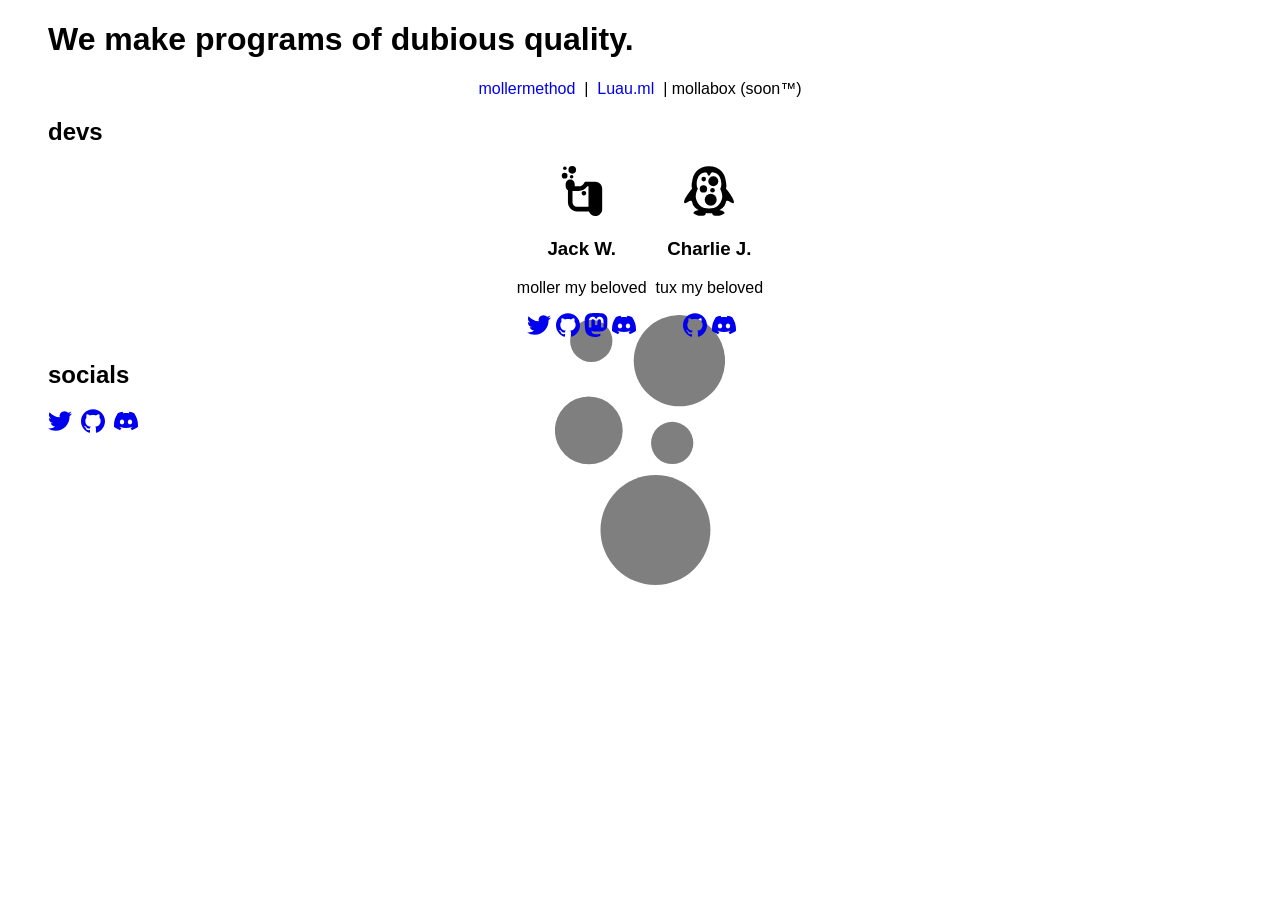
==== index.html @ d6c159cc "feat: :sparkles: Add dev's discords" ====
<!DOCTYPE html>
<html lang="en">
	<head>
		<meta charset="UTF-8" />
		<meta http-equiv="X-UA-Compatible" content="IE=edge" />
		<meta name="viewport" content="width=device-width, initial-scale=1.0" />
		<title>Etcetera Development</title>
		<meta name="description" content="We make programs of dubious quality." />
		<meta name="color-scheme" content="dark light" />
		<meta name="theme-color" content="#FFFFF" />
		<link rel="icon" href="/icon.svg" />
		<link rel="stylesheet" href="style.css" />
	</head>
	<body>
		<h1>We make programs of dubious quality.</h1>
		<nav>
			<a href="https://mollermethod.pages.dev">mollermethod</a>
			|
			<a href="https://luau.ml">Luau.ml</a>
			| mollabox (soon&trade;)
		</nav>
		<h2>devs</h2>
		<section>
			<article>
				<svg
					class="pfp"
					viewBox="0 0 4.676999 5.792283"
					xml:space="preserve"
					xmlns="http://www.w3.org/2000/svg">
					<g transform="translate(-64.230446 -240.27377)">
						<path
							d="M65.153669 241.83272c-.265617 0-.479558.26768-.479558.59945v.12402c0 .23564.107487.43822.264584.5364v1.38596c0 .58188.476456 1.05834 1.058333 1.05834h1.371493c.111621.31626.41031.52813.745174.52916.438216 0 .79375-.35553.79375-.79375v-2.38125c0-.43821-.355534-.79375-.79375-.79375h-1.195793l-.179834.25425c-.121956.17467-.321427.27802-.534334.27802h-.47439a.85785.85785 0 0 0 .0031-.0734v-.12402c.000001-.33177-.21394-.59945-.479557-.59945zm2.039152.79375h.127124v2.38125h-1.322917c-.295589 0-.529167-.23358-.529167-.52917v-1.31981h.735873c.384472 0 .745174-.18707.967383-.5023zm-.426848.52917c-.133325 0-.239778.10645-.239778.23978v.0496c0 .13333.106453.23978.239778.23978h.04961c.133325 0 .239779-.10645.239779-.23978v-.0496c0-.13333-.106454-.23978-.239779-.23978zm0 0"></path>
						<circle cx="64.583633" cy="240.52528" r=".205465" />
						<circle cx="64.559761"" cy="241.39508" r=".329315" />
						<circle cx="65.36982" cy="241.51694" r=".205465" />
						<circle cx="65.440025" cy="240.71751" r=".443747" />
					</g>
				</svg>
				<h1>Jack W.</h1>
				<p>moller my beloved</p>
				<a title="Twitter" href="https://twitter.com/banger_tweet">
					<svg
						role="img"
						width="24"
						viewBox="0 0 24 24"
						xmlns="http://www.w3.org/2000/svg"
						aria-label="Twitter">
						<path
							d="M23.953 4.57a10 10 0 01-2.825.775 4.958 4.958 0 002.163-2.723c-.951.555-2.005.959-3.127 1.184a4.92 4.92 0 00-8.384 4.482C7.69 8.095 4.067 6.13 1.64 3.162a4.822 4.822 0 00-.666 2.475c0 1.71.87 3.213 2.188 4.096a4.904 4.904 0 01-2.228-.616v.06a4.923 4.923 0 003.946 4.827 4.996 4.996 0 01-2.212.085 4.936 4.936 0 004.604 3.417 9.867 9.867 0 01-6.102 2.105c-.39 0-.779-.023-1.17-.067a13.995 13.995 0 007.557 2.209c9.053 0 13.998-7.496 13.998-13.985 0-.21 0-.42-.015-.63A9.935 9.935 0 0024 4.59z" />
					</svg>
				</a>
				<a title="GitHub" href="https://github.com/Jack5079">
					<svg
						role="img"
						width="24"
						viewBox="0 0 24 24"
						xmlns="http://www.w3.org/2000/svg">
						<path
							d="M12 .297c-6.63 0-12 5.373-12 12 0 5.303 3.438 9.8 8.205 11.385.6.113.82-.258.82-.577 0-.285-.01-1.04-.015-2.04-3.338.724-4.042-1.61-4.042-1.61C4.422 18.07 3.633 17.7 3.633 17.7c-1.087-.744.084-.729.084-.729 1.205.084 1.838 1.236 1.838 1.236 1.07 1.835 2.809 1.305 3.495.998.108-.776.417-1.305.76-1.605-2.665-.3-5.466-1.332-5.466-5.93 0-1.31.465-2.38 1.235-3.22-.135-.303-.54-1.523.105-3.176 0 0 1.005-.322 3.3 1.23.96-.267 1.98-.399 3-.405 1.02.006 2.04.138 3 .405 2.28-1.552 3.285-1.23 3.285-1.23.645 1.653.24 2.873.12 3.176.765.84 1.23 1.91 1.23 3.22 0 4.61-2.805 5.625-5.475 5.92.42.36.81 1.096.81 2.22 0 1.606-.015 2.896-.015 3.286 0 .315.21.69.825.57C20.565 22.092 24 17.592 24 12.297c0-6.627-5.373-12-12-12" />
					</svg>
				</a>
				<a title="Mastodon" href="https://wetdry.world/@j" rel="me">
					<svg
						role="img"
						viewBox="0 0 24 24"
						xmlns="http://www.w3.org/2000/svg"
						width="24">
						<path
							d="M23.268 5.313c-.35-2.578-2.617-4.61-5.304-5.004C17.51.242 15.792 0 11.813 0h-.03c-3.98 0-4.835.242-5.288.309C3.882.692 1.496 2.518.917 5.127.64 6.412.61 7.837.661 9.143c.074 1.874.088 3.745.26 5.611.118 1.24.325 2.47.62 3.68.55 2.237 2.777 4.098 4.96 4.857 2.336.792 4.849.923 7.256.38.265-.061.527-.132.786-.213.585-.184 1.27-.39 1.774-.753a.057.057 0 0 0 .023-.043v-1.809a.052.052 0 0 0-.02-.041.053.053 0 0 0-.046-.01 20.282 20.282 0 0 1-4.709.545c-2.73 0-3.463-1.284-3.674-1.818a5.593 5.593 0 0 1-.319-1.433.053.053 0 0 1 .066-.054c1.517.363 3.072.546 4.632.546.376 0 .75 0 1.125-.01 1.57-.044 3.224-.124 4.768-.422.038-.008.077-.015.11-.024 2.435-.464 4.753-1.92 4.989-5.604.008-.145.03-1.52.03-1.67.002-.512.167-3.63-.024-5.545zm-3.748 9.195h-2.561V8.29c0-1.309-.55-1.976-1.67-1.976-1.23 0-1.846.79-1.846 2.35v3.403h-2.546V8.663c0-1.56-.617-2.35-1.848-2.35-1.112 0-1.668.668-1.67 1.977v6.218H4.822V8.102c0-1.31.337-2.35 1.011-3.12.696-.77 1.608-1.164 2.74-1.164 1.311 0 2.302.5 2.962 1.498l.638 1.06.638-1.06c.66-.999 1.65-1.498 2.96-1.498 1.13 0 2.043.395 2.74 1.164.675.77 1.012 1.81 1.012 3.12z" />
					</svg>
				</a>
				<a title="Discord" href="https://discord.com/users/173589391560802306">
					<svg
						role="img"
						viewBox="0 0 24 24"
						width="24"
						xmlns="http://www.w3.org/2000/svg"
						title="Discord">
						<path
							d="M20.317 4.3698a19.7913 19.7913 0 00-4.8851-1.5152.0741.0741 0 00-.0785.0371c-.211.3753-.4447.8648-.6083 1.2495-1.8447-.2762-3.68-.2762-5.4868 0-.1636-.3933-.4058-.8742-.6177-1.2495a.077.077 0 00-.0785-.037 19.7363 19.7363 0 00-4.8852 1.515.0699.0699 0 00-.0321.0277C.5334 9.0458-.319 13.5799.0992 18.0578a.0824.0824 0 00.0312.0561c2.0528 1.5076 4.0413 2.4228 5.9929 3.0294a.0777.0777 0 00.0842-.0276c.4616-.6304.8731-1.2952 1.226-1.9942a.076.076 0 00-.0416-.1057c-.6528-.2476-1.2743-.5495-1.8722-.8923a.077.077 0 01-.0076-.1277c.1258-.0943.2517-.1923.3718-.2914a.0743.0743 0 01.0776-.0105c3.9278 1.7933 8.18 1.7933 12.0614 0a.0739.0739 0 01.0785.0095c.1202.099.246.1981.3728.2924a.077.077 0 01-.0066.1276 12.2986 12.2986 0 01-1.873.8914.0766.0766 0 00-.0407.1067c.3604.698.7719 1.3628 1.225 1.9932a.076.076 0 00.0842.0286c1.961-.6067 3.9495-1.5219 6.0023-3.0294a.077.077 0 00.0313-.0552c.5004-5.177-.8382-9.6739-3.5485-13.6604a.061.061 0 00-.0312-.0286zM8.02 15.3312c-1.1825 0-2.1569-1.0857-2.1569-2.419 0-1.3332.9555-2.4189 2.157-2.4189 1.2108 0 2.1757 1.0952 2.1568 2.419 0 1.3332-.9555 2.4189-2.1569 2.4189zm7.9748 0c-1.1825 0-2.1569-1.0857-2.1569-2.419 0-1.3332.9554-2.4189 2.1569-2.4189 1.2108 0 2.1757 1.0952 2.1568 2.419 0 1.3332-.946 2.4189-2.1568 2.4189Z" />
					</svg>
				</a>
			</article>
			<article>
				<svg
					viewBox="0 0 4.233 4.184"
					xml:space="preserve"
					xmlns="http://www.w3.org/2000/svg"
					class="pfp">
					<g transform="translate(1.2 .65) scale(.00903)">
						<circle cx="51.84" cy="48.35" r="21.6" />
						<circle cx="49.33" class="middle" cy="139.79" r="34.62" />
						<circle cx="134.49" cy="152.6" r="21.6" class="middle" />
						<circle cx="141.87" cy="68.56" r="46.65" />
						<circle cx="117.39" cy="241.5" r="56.14" class="bottom" />
					</g>
					<path
						d="M2.117 0c-.46 0-.776.138-1.042.397C.82.645.729.973.67 1.389c0 0-.063.344.017.488C.557 2.032 0 2.729 0 3.043c.097.302.607-.39.695.008.075.339.226.471.537.661-.247.022-.438.126-.438.257.308.189.328.215.645.215.293 0 .414-.07.414-.215v-.025c.087.013.174.025.264.025.09 0 .177-.012.265-.025-.002.008 0 .015 0 .025 0 .145.12.215.413.215.317 0 .337-.026.645-.215 0-.13-.191-.235-.438-.257.31-.19.462-.322.537-.661.088-.399.598.293.695-.008 0-.314-.556-1.01-.686-1.166.08-.144.016-.488.016-.488-.059-.416-.15-.744-.405-.992C2.893.137 2.577 0 2.117 0zm-.273.505c.142.03.158.289.273.289.115 0 .131-.258.273-.29.832.039.871 1.165.67 1.398 0 0 .266.492.149.868-.171.542-.506.802-1.092.802s-.92-.26-1.091-.802c-.118-.376.149-.868.149-.868-.202-.233-.163-1.36.67-1.397zm0 0" />
				</svg>
				<h1>Charlie J.</h1>
				<p>tux my beloved</p>
				<a title="GitHub" href="https://github.com/trollar">
					<svg
						role="img"
						width="24"
						viewBox="0 0 24 24"
						xmlns="http://www.w3.org/2000/svg">
						<path
							d="M12 .297c-6.63 0-12 5.373-12 12 0 5.303 3.438 9.8 8.205 11.385.6.113.82-.258.82-.577 0-.285-.01-1.04-.015-2.04-3.338.724-4.042-1.61-4.042-1.61C4.422 18.07 3.633 17.7 3.633 17.7c-1.087-.744.084-.729.084-.729 1.205.084 1.838 1.236 1.838 1.236 1.07 1.835 2.809 1.305 3.495.998.108-.776.417-1.305.76-1.605-2.665-.3-5.466-1.332-5.466-5.93 0-1.31.465-2.38 1.235-3.22-.135-.303-.54-1.523.105-3.176 0 0 1.005-.322 3.3 1.23.96-.267 1.98-.399 3-.405 1.02.006 2.04.138 3 .405 2.28-1.552 3.285-1.23 3.285-1.23.645 1.653.24 2.873.12 3.176.765.84 1.23 1.91 1.23 3.22 0 4.61-2.805 5.625-5.475 5.92.42.36.81 1.096.81 2.22 0 1.606-.015 2.896-.015 3.286 0 .315.21.69.825.57C20.565 22.092 24 17.592 24 12.297c0-6.627-5.373-12-12-12" />
					</svg>
				</a>
				<a title="Discord" href="https://discord.com/users/594623277054558242">
					<svg
						role="img"
						viewBox="0 0 24 24"
						width="24"
						xmlns="http://www.w3.org/2000/svg"
						title="Discord">
						<path
							d="M20.317 4.3698a19.7913 19.7913 0 00-4.8851-1.5152.0741.0741 0 00-.0785.0371c-.211.3753-.4447.8648-.6083 1.2495-1.8447-.2762-3.68-.2762-5.4868 0-.1636-.3933-.4058-.8742-.6177-1.2495a.077.077 0 00-.0785-.037 19.7363 19.7363 0 00-4.8852 1.515.0699.0699 0 00-.0321.0277C.5334 9.0458-.319 13.5799.0992 18.0578a.0824.0824 0 00.0312.0561c2.0528 1.5076 4.0413 2.4228 5.9929 3.0294a.0777.0777 0 00.0842-.0276c.4616-.6304.8731-1.2952 1.226-1.9942a.076.076 0 00-.0416-.1057c-.6528-.2476-1.2743-.5495-1.8722-.8923a.077.077 0 01-.0076-.1277c.1258-.0943.2517-.1923.3718-.2914a.0743.0743 0 01.0776-.0105c3.9278 1.7933 8.18 1.7933 12.0614 0a.0739.0739 0 01.0785.0095c.1202.099.246.1981.3728.2924a.077.077 0 01-.0066.1276 12.2986 12.2986 0 01-1.873.8914.0766.0766 0 00-.0407.1067c.3604.698.7719 1.3628 1.225 1.9932a.076.076 0 00.0842.0286c1.961-.6067 3.9495-1.5219 6.0023-3.0294a.077.077 0 00.0313-.0552c.5004-5.177-.8382-9.6739-3.5485-13.6604a.061.061 0 00-.0312-.0286zM8.02 15.3312c-1.1825 0-2.1569-1.0857-2.1569-2.419 0-1.3332.9555-2.4189 2.157-2.4189 1.2108 0 2.1757 1.0952 2.1568 2.419 0 1.3332-.9555 2.4189-2.1569 2.4189zm7.9748 0c-1.1825 0-2.1569-1.0857-2.1569-2.419 0-1.3332.9554-2.4189 2.1569-2.4189 1.2108 0 2.1757 1.0952 2.1568 2.419 0 1.3332-.946 2.4189-2.1568 2.4189Z" />
					</svg>
				</a>
			</article>
		</section>
		<h2>socials</h2>
		<footer>
			<a title="Twitter" href="https://twitter.com/etcetera_dev">
				<svg role="img" width="24" viewBox="0 0 24 24" xmlns="http://www.w3.org/2000/svg">
					<path
						d="M23.953 4.57a10 10 0 01-2.825.775 4.958 4.958 0 002.163-2.723c-.951.555-2.005.959-3.127 1.184a4.92 4.92 0 00-8.384 4.482C7.69 8.095 4.067 6.13 1.64 3.162a4.822 4.822 0 00-.666 2.475c0 1.71.87 3.213 2.188 4.096a4.904 4.904 0 01-2.228-.616v.06a4.923 4.923 0 003.946 4.827 4.996 4.996 0 01-2.212.085 4.936 4.936 0 004.604 3.417 9.867 9.867 0 01-6.102 2.105c-.39 0-.779-.023-1.17-.067a13.995 13.995 0 007.557 2.209c9.053 0 13.998-7.496 13.998-13.985 0-.21 0-.42-.015-.63A9.935 9.935 0 0024 4.59z" />
				</svg>
			</a>
			<a title="GitHub" href="https://github.com/mollersuite">
				<svg role="img" width="24" viewBox="0 0 24 24" xmlns="http://www.w3.org/2000/svg">
					<path
						d="M12 .297c-6.63 0-12 5.373-12 12 0 5.303 3.438 9.8 8.205 11.385.6.113.82-.258.82-.577 0-.285-.01-1.04-.015-2.04-3.338.724-4.042-1.61-4.042-1.61C4.422 18.07 3.633 17.7 3.633 17.7c-1.087-.744.084-.729.084-.729 1.205.084 1.838 1.236 1.838 1.236 1.07 1.835 2.809 1.305 3.495.998.108-.776.417-1.305.76-1.605-2.665-.3-5.466-1.332-5.466-5.93 0-1.31.465-2.38 1.235-3.22-.135-.303-.54-1.523.105-3.176 0 0 1.005-.322 3.3 1.23.96-.267 1.98-.399 3-.405 1.02.006 2.04.138 3 .405 2.28-1.552 3.285-1.23 3.285-1.23.645 1.653.24 2.873.12 3.176.765.84 1.23 1.91 1.23 3.22 0 4.61-2.805 5.625-5.475 5.92.42.36.81 1.096.81 2.22 0 1.606-.015 2.896-.015 3.286 0 .315.21.69.825.57C20.565 22.092 24 17.592 24 12.297c0-6.627-5.373-12-12-12" />
				</svg>
			</a>
			<a title="Discord" href="https://discord.gg/tzKszGAXT7">
				<svg
					role="img"
					viewBox="0 0 24 24"
					width="24"
					xmlns="http://www.w3.org/2000/svg"
					title="Discord">
					<path
						d="M20.317 4.3698a19.7913 19.7913 0 00-4.8851-1.5152.0741.0741 0 00-.0785.0371c-.211.3753-.4447.8648-.6083 1.2495-1.8447-.2762-3.68-.2762-5.4868 0-.1636-.3933-.4058-.8742-.6177-1.2495a.077.077 0 00-.0785-.037 19.7363 19.7363 0 00-4.8852 1.515.0699.0699 0 00-.0321.0277C.5334 9.0458-.319 13.5799.0992 18.0578a.0824.0824 0 00.0312.0561c2.0528 1.5076 4.0413 2.4228 5.9929 3.0294a.0777.0777 0 00.0842-.0276c.4616-.6304.8731-1.2952 1.226-1.9942a.076.076 0 00-.0416-.1057c-.6528-.2476-1.2743-.5495-1.8722-.8923a.077.077 0 01-.0076-.1277c.1258-.0943.2517-.1923.3718-.2914a.0743.0743 0 01.0776-.0105c3.9278 1.7933 8.18 1.7933 12.0614 0a.0739.0739 0 01.0785.0095c.1202.099.246.1981.3728.2924a.077.077 0 01-.0066.1276 12.2986 12.2986 0 01-1.873.8914.0766.0766 0 00-.0407.1067c.3604.698.7719 1.3628 1.225 1.9932a.076.076 0 00.0842.0286c1.961-.6067 3.9495-1.5219 6.0023-3.0294a.077.077 0 00.0313-.0552c.5004-5.177-.8382-9.6739-3.5485-13.6604a.061.061 0 00-.0312-.0286zM8.02 15.3312c-1.1825 0-2.1569-1.0857-2.1569-2.419 0-1.3332.9555-2.4189 2.157-2.4189 1.2108 0 2.1757 1.0952 2.1568 2.419 0 1.3332-.9555 2.4189-2.1569 2.4189zm7.9748 0c-1.1825 0-2.1569-1.0857-2.1569-2.419 0-1.3332.9554-2.4189 2.1569-2.4189 1.2108 0 2.1757 1.0952 2.1568 2.419 0 1.3332-.946 2.4189-2.1568 2.4189Z" />
				</svg>
			</a>
		</footer>
		<svg xmlns="http://www.w3.org/2000/svg" viewBox="0 0 173.8 275.72" height="20">
			<g transform="translate(-14.71 -21.92)">
				<circle cx="51.84" cy="48.35" r="21.6" />
				<circle cx="49.33" class="middle" cy="139.79" r="34.62" />
				<circle cx="134.49" cy="152.6" r="21.6" class="middle" />
				<circle cx="141.87" cy="68.56" r="46.65" />
				<circle cx="117.39" cy="241.5" r="56.14" class="bottom" />
			</g>
		</svg>
	</body>
</html>
---- style.css ----
@keyframes blink {
	0% {
		opacity: 0;
	}
	50% {
		opacity: 1;
	}
	100% {
		opacity: 0;
	}
}
body > svg circle {
	animation: blink 10s infinite;
}
.middle {
	animation-delay: 0.2s;
}
.bottom {
	animation-delay: 0.4s;
}
svg {
	fill: currentColor;
}
body > svg {
	width: auto;
	height: 30vmin;
	position: fixed;
	top: 50%;
	left: 50%;
	transform: translate(-50%, -50%);
	opacity: 0.5;
	overflow: hidden;
	z-index: -5;
}

html {
	max-width: 1200px;
	margin: 0 auto;
	font-family: sans-serif;
}

nav,
footer, section {
	display: flex;
	align-items: center;
	gap: 1ch;
	flex-direction: row;
	flex-wrap: wrap;
}

a {
	transition: transform 0.2s;
	text-decoration: none;
}

a:hover {
	transform: scale(1.2);
}
a:active {
	transform: scale(0.8);
}

nav, section {
	justify-content: center;
	text-align: center;
}
.pfp {
	width: 50px;
	height: 50px;
}
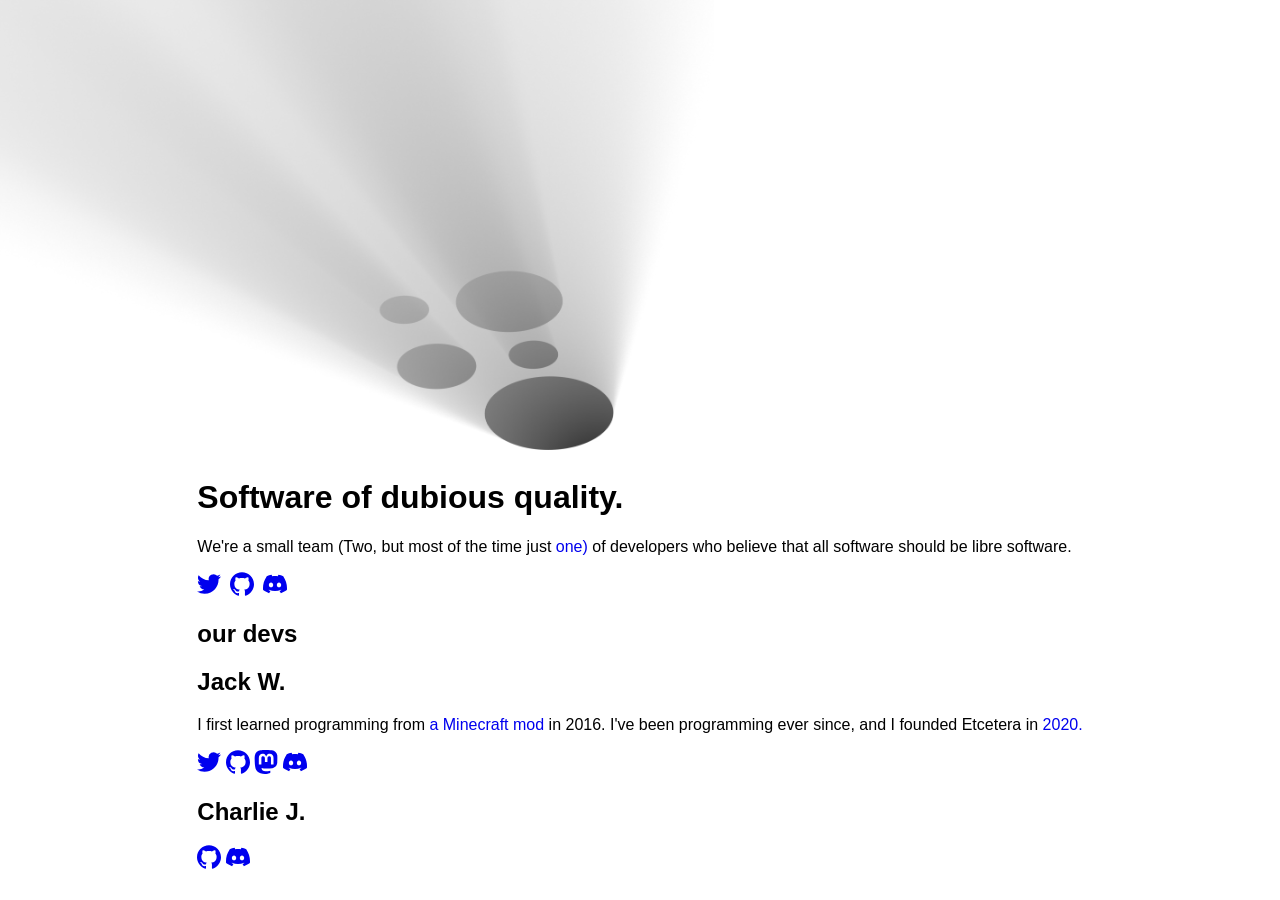
==== commit 9b1c0aa3: "feat: :sparkles: Redesign" ====
--- a/index.html
+++ b/index.html
@@ -5,39 +5,66 @@
 		<meta http-equiv="X-UA-Compatible" content="IE=edge" />
 		<meta name="viewport" content="width=device-width, initial-scale=1.0" />
 		<title>Etcetera Development</title>
-		<meta name="description" content="We make programs of dubious quality." />
+		<meta name="description" content="Software of dubious quality." />
 		<meta name="color-scheme" content="dark light" />
 		<meta name="theme-color" content="#FFFFF" />
 		<link rel="icon" href="/icon.svg" />
 		<link rel="stylesheet" href="style.css" />
+		<link rel="canonical" href="https://cetera.uk" />
 	</head>
 	<body>
-		<h1>We make programs of dubious quality.</h1>
-		<nav>
-			<a href="https://mollermethod.pages.dev">mollermethod</a>
-			|
-			<a href="https://luau.ml">Luau.ml</a>
-			| mollabox (soon&trade;)
-		</nav>
-		<h2>devs</h2>
-		<section>
-			<article>
-				<svg
-					class="pfp"
-					viewBox="0 0 4.676999 5.792283"
-					xml:space="preserve"
-					xmlns="http://www.w3.org/2000/svg">
-					<g transform="translate(-64.230446 -240.27377)">
+		<img src="/etcetera.png" alt="etcetera logo" class="giant" />
+		<main>
+			<h1>Software of dubious quality.</h1>
+			<p>
+				We're a small team (Two, but most of the time just <a href="#jack">one)</a> of
+				developers who believe that all software should be libre software.
+			</p>
+			<footer>
+				<a title="Twitter" href="https://twitter.com/etcetera_dev">
+					<svg
+						role="img"
+						width="24"
+						viewBox="0 0 24 24"
+						xmlns="http://www.w3.org/2000/svg">
 						<path
-							d="M65.153669 241.83272c-.265617 0-.479558.26768-.479558.59945v.12402c0 .23564.107487.43822.264584.5364v1.38596c0 .58188.476456 1.05834 1.058333 1.05834h1.371493c.111621.31626.41031.52813.745174.52916.438216 0 .79375-.35553.79375-.79375v-2.38125c0-.43821-.355534-.79375-.79375-.79375h-1.195793l-.179834.25425c-.121956.17467-.321427.27802-.534334.27802h-.47439a.85785.85785 0 0 0 .0031-.0734v-.12402c.000001-.33177-.21394-.59945-.479557-.59945zm2.039152.79375h.127124v2.38125h-1.322917c-.295589 0-.529167-.23358-.529167-.52917v-1.31981h.735873c.384472 0 .745174-.18707.967383-.5023zm-.426848.52917c-.133325 0-.239778.10645-.239778.23978v.0496c0 .13333.106453.23978.239778.23978h.04961c.133325 0 .239779-.10645.239779-.23978v-.0496c0-.13333-.106454-.23978-.239779-.23978zm0 0"></path>
-						<circle cx="64.583633" cy="240.52528" r=".205465" />
-						<circle cx="64.559761"" cy="241.39508" r=".329315" />
-						<circle cx="65.36982" cy="241.51694" r=".205465" />
-						<circle cx="65.440025" cy="240.71751" r=".443747" />
-					</g>
-				</svg>
+							d="M23.953 4.57a10 10 0 01-2.825.775 4.958 4.958 0 002.163-2.723c-.951.555-2.005.959-3.127 1.184a4.92 4.92 0 00-8.384 4.482C7.69 8.095 4.067 6.13 1.64 3.162a4.822 4.822 0 00-.666 2.475c0 1.71.87 3.213 2.188 4.096a4.904 4.904 0 01-2.228-.616v.06a4.923 4.923 0 003.946 4.827 4.996 4.996 0 01-2.212.085 4.936 4.936 0 004.604 3.417 9.867 9.867 0 01-6.102 2.105c-.39 0-.779-.023-1.17-.067a13.995 13.995 0 007.557 2.209c9.053 0 13.998-7.496 13.998-13.985 0-.21 0-.42-.015-.63A9.935 9.935 0 0024 4.59z" />
+					</svg>
+				</a>
+				<a title="GitHub" href="https://github.com/mollersuite">
+					<svg
+						role="img"
+						width="24"
+						viewBox="0 0 24 24"
+						xmlns="http://www.w3.org/2000/svg">
+						<path
+							d="M12 .297c-6.63 0-12 5.373-12 12 0 5.303 3.438 9.8 8.205 11.385.6.113.82-.258.82-.577 0-.285-.01-1.04-.015-2.04-3.338.724-4.042-1.61-4.042-1.61C4.422 18.07 3.633 17.7 3.633 17.7c-1.087-.744.084-.729.084-.729 1.205.084 1.838 1.236 1.838 1.236 1.07 1.835 2.809 1.305 3.495.998.108-.776.417-1.305.76-1.605-2.665-.3-5.466-1.332-5.466-5.93 0-1.31.465-2.38 1.235-3.22-.135-.303-.54-1.523.105-3.176 0 0 1.005-.322 3.3 1.23.96-.267 1.98-.399 3-.405 1.02.006 2.04.138 3 .405 2.28-1.552 3.285-1.23 3.285-1.23.645 1.653.24 2.873.12 3.176.765.84 1.23 1.91 1.23 3.22 0 4.61-2.805 5.625-5.475 5.92.42.36.81 1.096.81 2.22 0 1.606-.015 2.896-.015 3.286 0 .315.21.69.825.57C20.565 22.092 24 17.592 24 12.297c0-6.627-5.373-12-12-12" />
+					</svg>
+				</a>
+				<a title="Discord" href="https://discord.gg/tzKszGAXT7">
+					<svg
+						role="img"
+						viewBox="0 0 24 24"
+						width="24"
+						xmlns="http://www.w3.org/2000/svg"
+						title="Discord">
+						<path
+							d="M20.317 4.3698a19.7913 19.7913 0 00-4.8851-1.5152.0741.0741 0 00-.0785.0371c-.211.3753-.4447.8648-.6083 1.2495-1.8447-.2762-3.68-.2762-5.4868 0-.1636-.3933-.4058-.8742-.6177-1.2495a.077.077 0 00-.0785-.037 19.7363 19.7363 0 00-4.8852 1.515.0699.0699 0 00-.0321.0277C.5334 9.0458-.319 13.5799.0992 18.0578a.0824.0824 0 00.0312.0561c2.0528 1.5076 4.0413 2.4228 5.9929 3.0294a.0777.0777 0 00.0842-.0276c.4616-.6304.8731-1.2952 1.226-1.9942a.076.076 0 00-.0416-.1057c-.6528-.2476-1.2743-.5495-1.8722-.8923a.077.077 0 01-.0076-.1277c.1258-.0943.2517-.1923.3718-.2914a.0743.0743 0 01.0776-.0105c3.9278 1.7933 8.18 1.7933 12.0614 0a.0739.0739 0 01.0785.0095c.1202.099.246.1981.3728.2924a.077.077 0 01-.0066.1276 12.2986 12.2986 0 01-1.873.8914.0766.0766 0 00-.0407.1067c.3604.698.7719 1.3628 1.225 1.9932a.076.076 0 00.0842.0286c1.961-.6067 3.9495-1.5219 6.0023-3.0294a.077.077 0 00.0313-.0552c.5004-5.177-.8382-9.6739-3.5485-13.6604a.061.061 0 00-.0312-.0286zM8.02 15.3312c-1.1825 0-2.1569-1.0857-2.1569-2.419 0-1.3332.9555-2.4189 2.157-2.4189 1.2108 0 2.1757 1.0952 2.1568 2.419 0 1.3332-.9555 2.4189-2.1569 2.4189zm7.9748 0c-1.1825 0-2.1569-1.0857-2.1569-2.419 0-1.3332.9554-2.4189 2.1569-2.4189 1.2108 0 2.1757 1.0952 2.1568 2.419 0 1.3332-.946 2.4189-2.1568 2.4189Z" />
+					</svg>
+				</a>
+			</footer>
+			<h2>our devs</h2>
+			<article id="jack">
 				<h1>Jack W.</h1>
-				<p>moller my beloved</p>
+				<p>
+					I first learned programming from
+					<a href="https://www.computercraft.info/">a Minecraft mod</a> in 2016. I've been
+					programming ever since, and I founded Etcetera in
+					<a
+						href="https://github.com/mollersuite/9701/commit/8110247ccbbc59964f1d445dba4934b232d3dde0"
+						>2020.</a
+					>
+				</p>
 				<a title="Twitter" href="https://twitter.com/banger_tweet">
 					<svg
 						role="img"
@@ -81,24 +108,8 @@
 					</svg>
 				</a>
 			</article>
-			<article>
-				<svg
-					viewBox="0 0 4.233 4.184"
-					xml:space="preserve"
-					xmlns="http://www.w3.org/2000/svg"
-					class="pfp">
-					<g transform="translate(1.2 .65) scale(.00903)">
-						<circle cx="51.84" cy="48.35" r="21.6" />
-						<circle cx="49.33" class="middle" cy="139.79" r="34.62" />
-						<circle cx="134.49" cy="152.6" r="21.6" class="middle" />
-						<circle cx="141.87" cy="68.56" r="46.65" />
-						<circle cx="117.39" cy="241.5" r="56.14" class="bottom" />
-					</g>
-					<path
-						d="M2.117 0c-.46 0-.776.138-1.042.397C.82.645.729.973.67 1.389c0 0-.063.344.017.488C.557 2.032 0 2.729 0 3.043c.097.302.607-.39.695.008.075.339.226.471.537.661-.247.022-.438.126-.438.257.308.189.328.215.645.215.293 0 .414-.07.414-.215v-.025c.087.013.174.025.264.025.09 0 .177-.012.265-.025-.002.008 0 .015 0 .025 0 .145.12.215.413.215.317 0 .337-.026.645-.215 0-.13-.191-.235-.438-.257.31-.19.462-.322.537-.661.088-.399.598.293.695-.008 0-.314-.556-1.01-.686-1.166.08-.144.016-.488.016-.488-.059-.416-.15-.744-.405-.992C2.893.137 2.577 0 2.117 0zm-.273.505c.142.03.158.289.273.289.115 0 .131-.258.273-.29.832.039.871 1.165.67 1.398 0 0 .266.492.149.868-.171.542-.506.802-1.092.802s-.92-.26-1.091-.802c-.118-.376.149-.868.149-.868-.202-.233-.163-1.36.67-1.397zm0 0" />
-				</svg>
+			<article id="charlie">
 				<h1>Charlie J.</h1>
-				<p>tux my beloved</p>
 				<a title="GitHub" href="https://github.com/trollar">
 					<svg
 						role="img"
@@ -121,41 +132,6 @@
 					</svg>
 				</a>
 			</article>
-		</section>
-		<h2>socials</h2>
-		<footer>
-			<a title="Twitter" href="https://twitter.com/etcetera_dev">
-				<svg role="img" width="24" viewBox="0 0 24 24" xmlns="http://www.w3.org/2000/svg">
-					<path
-						d="M23.953 4.57a10 10 0 01-2.825.775 4.958 4.958 0 002.163-2.723c-.951.555-2.005.959-3.127 1.184a4.92 4.92 0 00-8.384 4.482C7.69 8.095 4.067 6.13 1.64 3.162a4.822 4.822 0 00-.666 2.475c0 1.71.87 3.213 2.188 4.096a4.904 4.904 0 01-2.228-.616v.06a4.923 4.923 0 003.946 4.827 4.996 4.996 0 01-2.212.085 4.936 4.936 0 004.604 3.417 9.867 9.867 0 01-6.102 2.105c-.39 0-.779-.023-1.17-.067a13.995 13.995 0 007.557 2.209c9.053 0 13.998-7.496 13.998-13.985 0-.21 0-.42-.015-.63A9.935 9.935 0 0024 4.59z" />
-				</svg>
-			</a>
-			<a title="GitHub" href="https://github.com/mollersuite">
-				<svg role="img" width="24" viewBox="0 0 24 24" xmlns="http://www.w3.org/2000/svg">
-					<path
-						d="M12 .297c-6.63 0-12 5.373-12 12 0 5.303 3.438 9.8 8.205 11.385.6.113.82-.258.82-.577 0-.285-.01-1.04-.015-2.04-3.338.724-4.042-1.61-4.042-1.61C4.422 18.07 3.633 17.7 3.633 17.7c-1.087-.744.084-.729.084-.729 1.205.084 1.838 1.236 1.838 1.236 1.07 1.835 2.809 1.305 3.495.998.108-.776.417-1.305.76-1.605-2.665-.3-5.466-1.332-5.466-5.93 0-1.31.465-2.38 1.235-3.22-.135-.303-.54-1.523.105-3.176 0 0 1.005-.322 3.3 1.23.96-.267 1.98-.399 3-.405 1.02.006 2.04.138 3 .405 2.28-1.552 3.285-1.23 3.285-1.23.645 1.653.24 2.873.12 3.176.765.84 1.23 1.91 1.23 3.22 0 4.61-2.805 5.625-5.475 5.92.42.36.81 1.096.81 2.22 0 1.606-.015 2.896-.015 3.286 0 .315.21.69.825.57C20.565 22.092 24 17.592 24 12.297c0-6.627-5.373-12-12-12" />
-				</svg>
-			</a>
-			<a title="Discord" href="https://discord.gg/tzKszGAXT7">
-				<svg
-					role="img"
-					viewBox="0 0 24 24"
-					width="24"
-					xmlns="http://www.w3.org/2000/svg"
-					title="Discord">
-					<path
-						d="M20.317 4.3698a19.7913 19.7913 0 00-4.8851-1.5152.0741.0741 0 00-.0785.0371c-.211.3753-.4447.8648-.6083 1.2495-1.8447-.2762-3.68-.2762-5.4868 0-.1636-.3933-.4058-.8742-.6177-1.2495a.077.077 0 00-.0785-.037 19.7363 19.7363 0 00-4.8852 1.515.0699.0699 0 00-.0321.0277C.5334 9.0458-.319 13.5799.0992 18.0578a.0824.0824 0 00.0312.0561c2.0528 1.5076 4.0413 2.4228 5.9929 3.0294a.0777.0777 0 00.0842-.0276c.4616-.6304.8731-1.2952 1.226-1.9942a.076.076 0 00-.0416-.1057c-.6528-.2476-1.2743-.5495-1.8722-.8923a.077.077 0 01-.0076-.1277c.1258-.0943.2517-.1923.3718-.2914a.0743.0743 0 01.0776-.0105c3.9278 1.7933 8.18 1.7933 12.0614 0a.0739.0739 0 01.0785.0095c.1202.099.246.1981.3728.2924a.077.077 0 01-.0066.1276 12.2986 12.2986 0 01-1.873.8914.0766.0766 0 00-.0407.1067c.3604.698.7719 1.3628 1.225 1.9932a.076.076 0 00.0842.0286c1.961-.6067 3.9495-1.5219 6.0023-3.0294a.077.077 0 00.0313-.0552c.5004-5.177-.8382-9.6739-3.5485-13.6604a.061.061 0 00-.0312-.0286zM8.02 15.3312c-1.1825 0-2.1569-1.0857-2.1569-2.419 0-1.3332.9555-2.4189 2.157-2.4189 1.2108 0 2.1757 1.0952 2.1568 2.419 0 1.3332-.9555 2.4189-2.1569 2.4189zm7.9748 0c-1.1825 0-2.1569-1.0857-2.1569-2.419 0-1.3332.9554-2.4189 2.1569-2.4189 1.2108 0 2.1757 1.0952 2.1568 2.419 0 1.3332-.946 2.4189-2.1568 2.4189Z" />
-				</svg>
-			</a>
-		</footer>
-		<svg xmlns="http://www.w3.org/2000/svg" viewBox="0 0 173.8 275.72" height="20">
-			<g transform="translate(-14.71 -21.92)">
-				<circle cx="51.84" cy="48.35" r="21.6" />
-				<circle cx="49.33" class="middle" cy="139.79" r="34.62" />
-				<circle cx="134.49" cy="152.6" r="21.6" class="middle" />
-				<circle cx="141.87" cy="68.56" r="46.65" />
-				<circle cx="117.39" cy="241.5" r="56.14" class="bottom" />
-			</g>
-		</svg>
+		</main>
 	</body>
 </html>
--- a/style.css
+++ b/style.css
@@ -1,17 +1,3 @@
-@keyframes blink {
-	0% {
-		opacity: 0;
-	}
-	50% {
-		opacity: 1;
-	}
-	100% {
-		opacity: 0;
-	}
-}
-body > svg circle {
-	animation: blink 10s infinite;
-}
 .middle {
 	animation-delay: 0.2s;
 }
@@ -21,26 +7,46 @@
 svg {
 	fill: currentColor;
 }
-body > svg {
-	width: auto;
-	height: 30vmin;
-	position: fixed;
-	top: 50%;
-	left: 50%;
-	transform: translate(-50%, -50%);
-	opacity: 0.5;
-	overflow: hidden;
-	z-index: -5;
+.giant {
+	height: 50vmin;
 }
 
+html,
+body {
+	margin: 0;
+	padding: 0;
+}
 html {
+	background: black;
+	color: white;
+}
+body {
+	display: flex;
+	justify-content: stretch;
+	align-items: stretch;
+	gap: 1ch;
+	flex-direction: row;
+	flex-wrap: wrap;
+}
+@media (prefers-color-scheme: light) {
+	html {
+		background: white;
+		color: black;
+	}
+	.giant {
+		filter: invert(1);
+	}
+}
+
+main {
 	max-width: 1200px;
 	margin: 0 auto;
 	font-family: sans-serif;
 }
 
 nav,
-footer, section {
+footer,
+section {
 	display: flex;
 	align-items: center;
 	gap: 1ch;
@@ -60,7 +66,8 @@
 	transform: scale(0.8);
 }
 
-nav, section {
+nav,
+section {
 	justify-content: center;
 	text-align: center;
 }
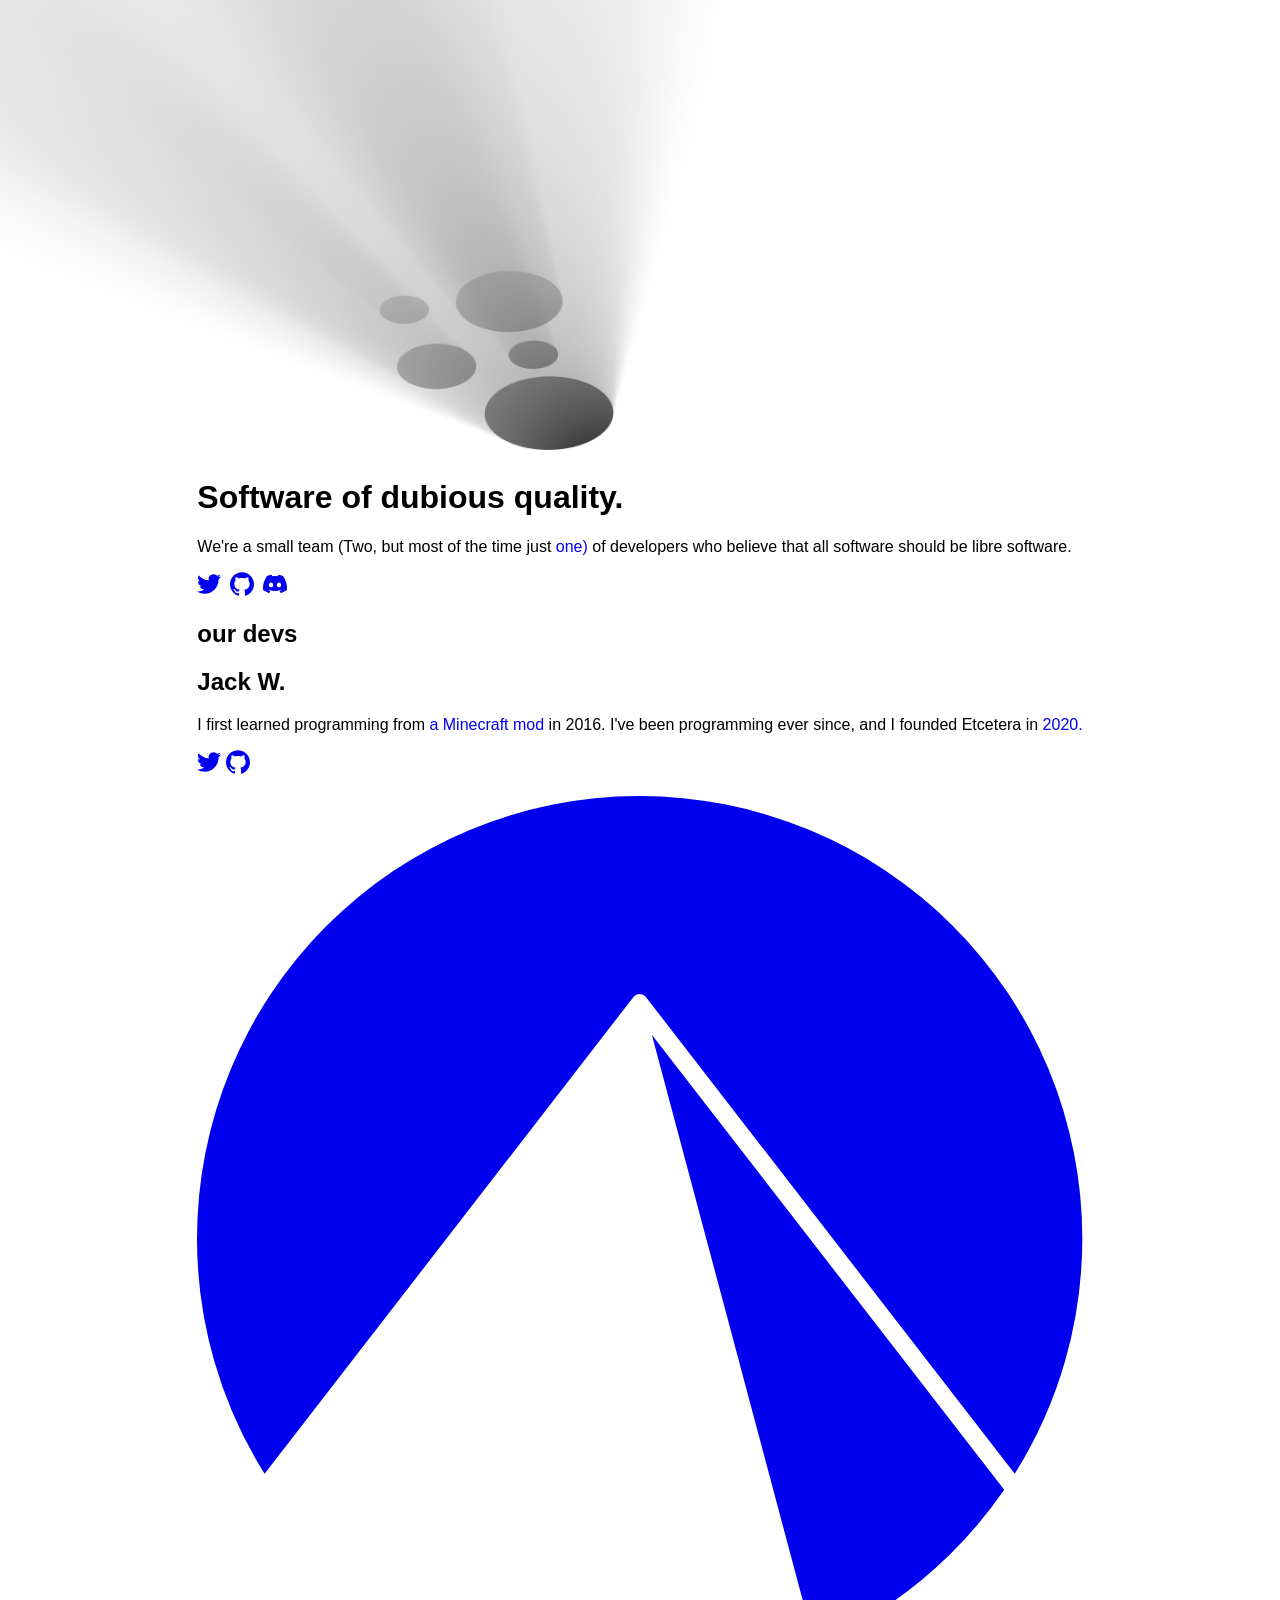
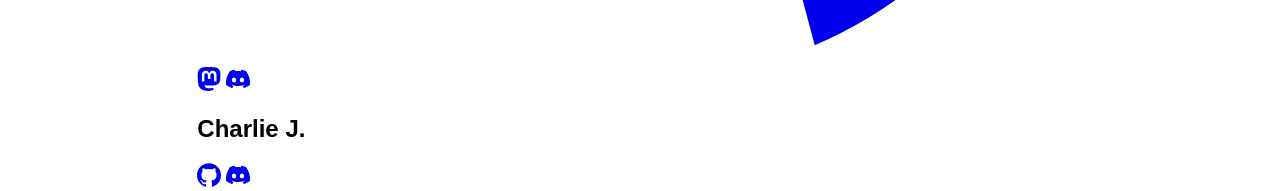
==== commit d78c3d3b: "feat: add my new codeberg" ====
--- a/index.html
+++ b/index.html
@@ -86,6 +86,9 @@
 							d="M12 .297c-6.63 0-12 5.373-12 12 0 5.303 3.438 9.8 8.205 11.385.6.113.82-.258.82-.577 0-.285-.01-1.04-.015-2.04-3.338.724-4.042-1.61-4.042-1.61C4.422 18.07 3.633 17.7 3.633 17.7c-1.087-.744.084-.729.084-.729 1.205.084 1.838 1.236 1.838 1.236 1.07 1.835 2.809 1.305 3.495.998.108-.776.417-1.305.76-1.605-2.665-.3-5.466-1.332-5.466-5.93 0-1.31.465-2.38 1.235-3.22-.135-.303-.54-1.523.105-3.176 0 0 1.005-.322 3.3 1.23.96-.267 1.98-.399 3-.405 1.02.006 2.04.138 3 .405 2.28-1.552 3.285-1.23 3.285-1.23.645 1.653.24 2.873.12 3.176.765.84 1.23 1.91 1.23 3.22 0 4.61-2.805 5.625-5.475 5.92.42.36.81 1.096.81 2.22 0 1.606-.015 2.896-.015 3.286 0 .315.21.69.825.57C20.565 22.092 24 17.592 24 12.297c0-6.627-5.373-12-12-12" />
 					</svg>
 				</a>
+				<a title="Codeberg" href="https://codeberg.org/j-w">
+					<svg role="img" viewBox="0 0 24 24" xmlns="http://www.w3.org/2000/svg"><title>Codeberg</title><path d="M11.955.49A12 12 0 0 0 0 12.49a12 12 0 0 0 1.832 6.373L11.838 5.928a.187.14 0 0 1 .324 0l10.006 12.935A12 12 0 0 0 24 12.49a12 12 0 0 0-12-12 12 12 0 0 0-.045 0zm.375 6.467l4.416 16.553a12 12 0 0 0 5.137-4.213z"/></svg>
+				</a>
 				<a title="Mastodon" href="https://wetdry.world/@j" rel="me">
 					<svg
 						role="img"
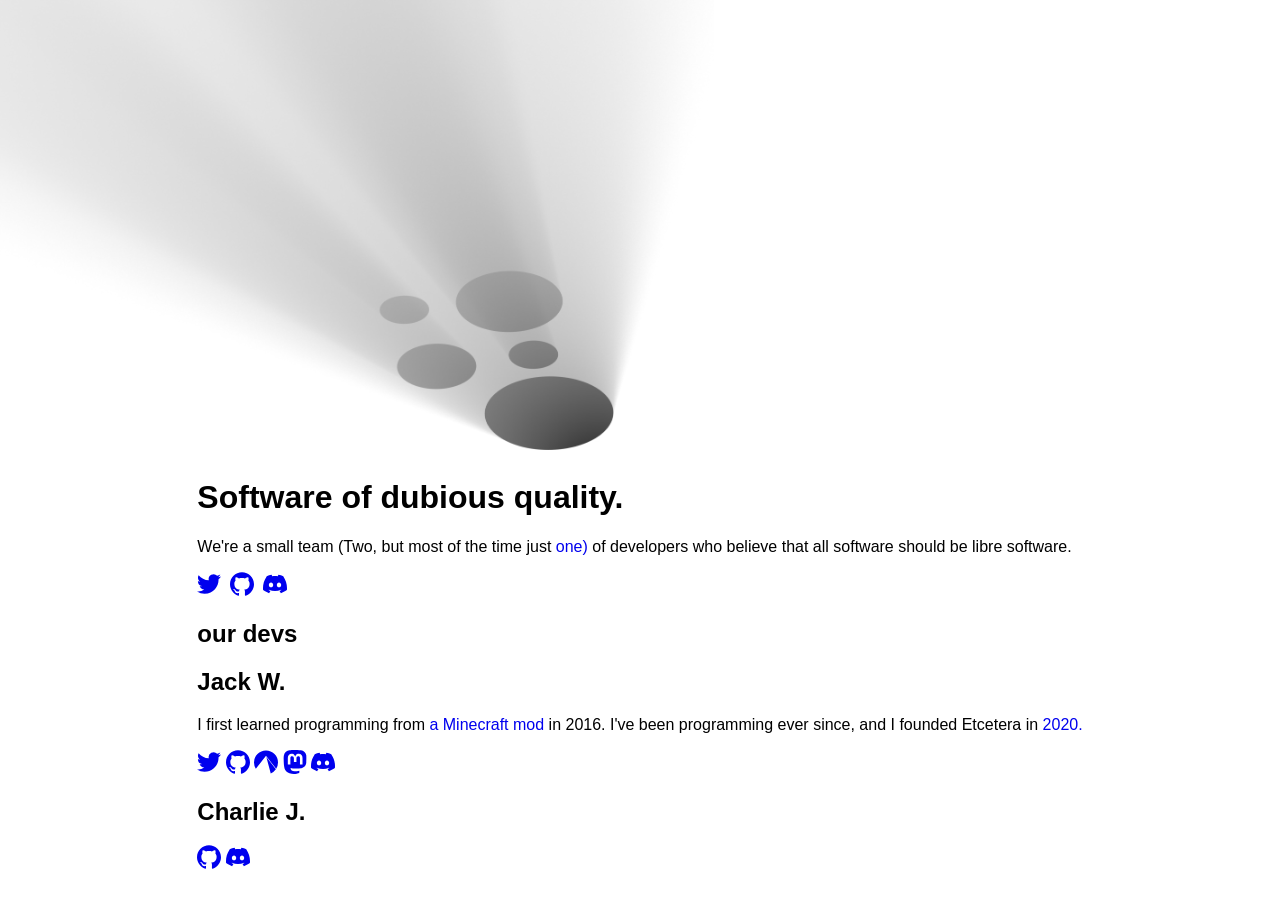
==== commit 33f61cba: "fix: fix size of codeberg logo whoops" ====
--- a/index.html
+++ b/index.html
@@ -87,7 +87,7 @@
 					</svg>
 				</a>
 				<a title="Codeberg" href="https://codeberg.org/j-w">
-					<svg role="img" viewBox="0 0 24 24" xmlns="http://www.w3.org/2000/svg"><title>Codeberg</title><path d="M11.955.49A12 12 0 0 0 0 12.49a12 12 0 0 0 1.832 6.373L11.838 5.928a.187.14 0 0 1 .324 0l10.006 12.935A12 12 0 0 0 24 12.49a12 12 0 0 0-12-12 12 12 0 0 0-.045 0zm.375 6.467l4.416 16.553a12 12 0 0 0 5.137-4.213z"/></svg>
+					<svg role="img" width="24" viewBox="0 0 24 24" xmlns="http://www.w3.org/2000/svg"><title>Codeberg</title><path d="M11.955.49A12 12 0 0 0 0 12.49a12 12 0 0 0 1.832 6.373L11.838 5.928a.187.14 0 0 1 .324 0l10.006 12.935A12 12 0 0 0 24 12.49a12 12 0 0 0-12-12 12 12 0 0 0-.045 0zm.375 6.467l4.416 16.553a12 12 0 0 0 5.137-4.213z"/></svg>
 				</a>
 				<a title="Mastodon" href="https://wetdry.world/@j" rel="me">
 					<svg
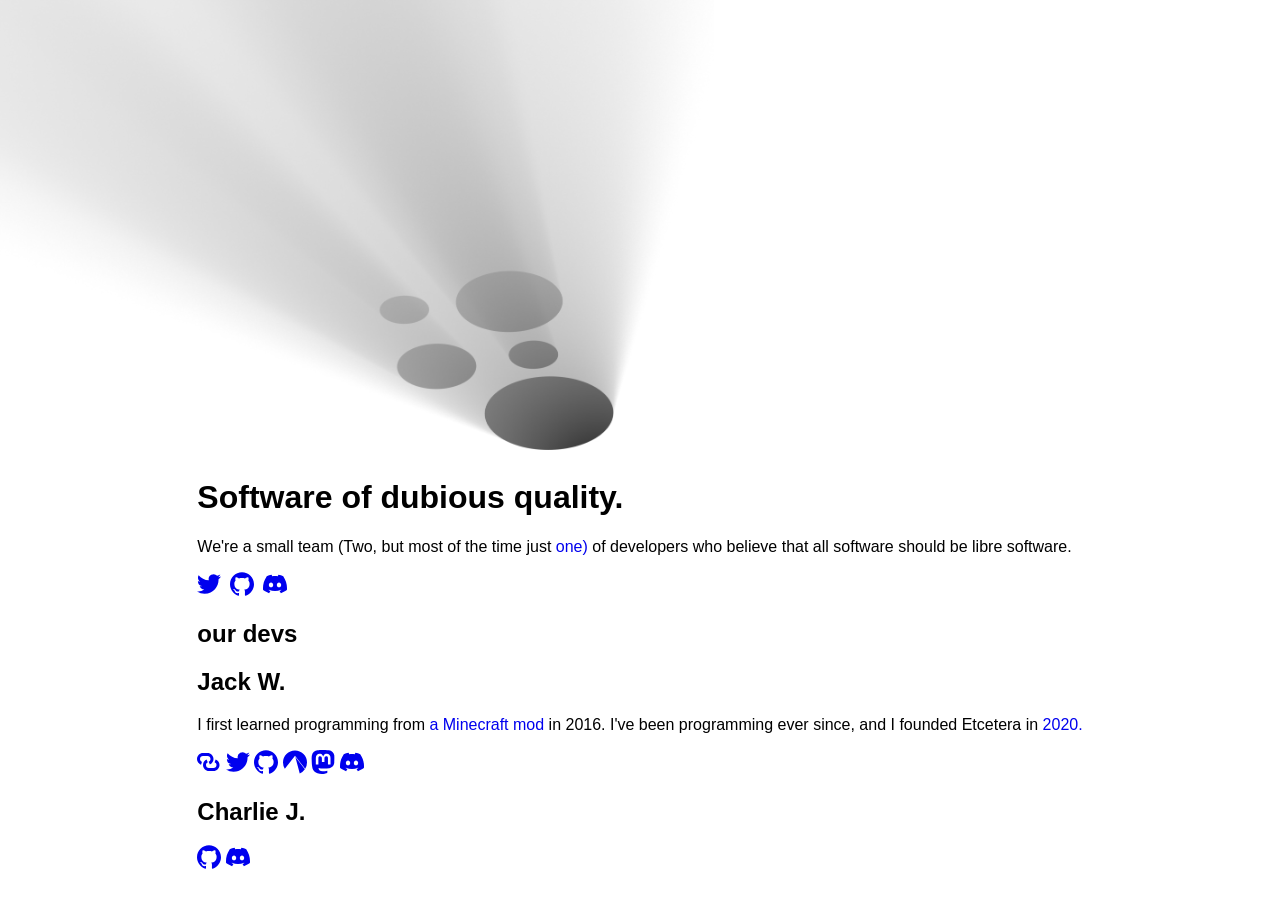
==== commit f2b0ec3b: "feat: add my new personal website to cetera.uk todo: remove socials" ====
--- a/index.html
+++ b/index.html
@@ -65,6 +65,9 @@
 						>2020.</a
 					>
 				</p>
+				<a href="https://j.cetera.uk" title="Website">
+					<svg role="img" aria-label="Website" xmlns="http://www.w3.org/2000/svg" height="24px" viewBox="0 0 16 16" width="24px"><g fill="currentColor"><path d="m 2.683594 9.777344 c -1.570313 -0.542969 -2.683594 -2.039063 -2.683594 -3.777344 c 0 -2.199219 1.800781 -4 4 -4 h 3 c 2.199219 0 4 1.800781 4 4 c 0 1.640625 -0.992188 3.070312 -2.421875 3.679688 l -0.785156 -1.839844 c 0.710937 -0.304688 1.207031 -1 1.207031 -1.839844 c 0 -1.125 -0.875 -2 -2 -2 h -3 c -1.125 0 -2 0.875 -2 2 c 0 0.890625 0.558594 1.621094 1.339844 1.890625 z m 0 0"/><path d="m 8 14 c -2.199219 0 -4 -1.800781 -4 -4 c 0 -1.621094 0.96875 -3.03125 2.367188 -3.65625 l 0.816406 1.828125 c -0.699219 0.3125 -1.183594 1 -1.183594 1.828125 c 0 1.125 0.875 2 2 2 h 3 c 1.125 0 2 -0.875 2 -2 c 0 -0.867188 -0.53125 -1.582031 -1.277344 -1.867188 l 0.714844 -1.867187 c 1.503906 0.574219 2.5625 2.039063 2.5625 3.734375 c 0 2.199219 -1.800781 4 -4 4 z m 0 0"/></g></svg>
+				</a>
 				<a title="Twitter" href="https://twitter.com/banger_tweet">
 					<svg
 						role="img"
